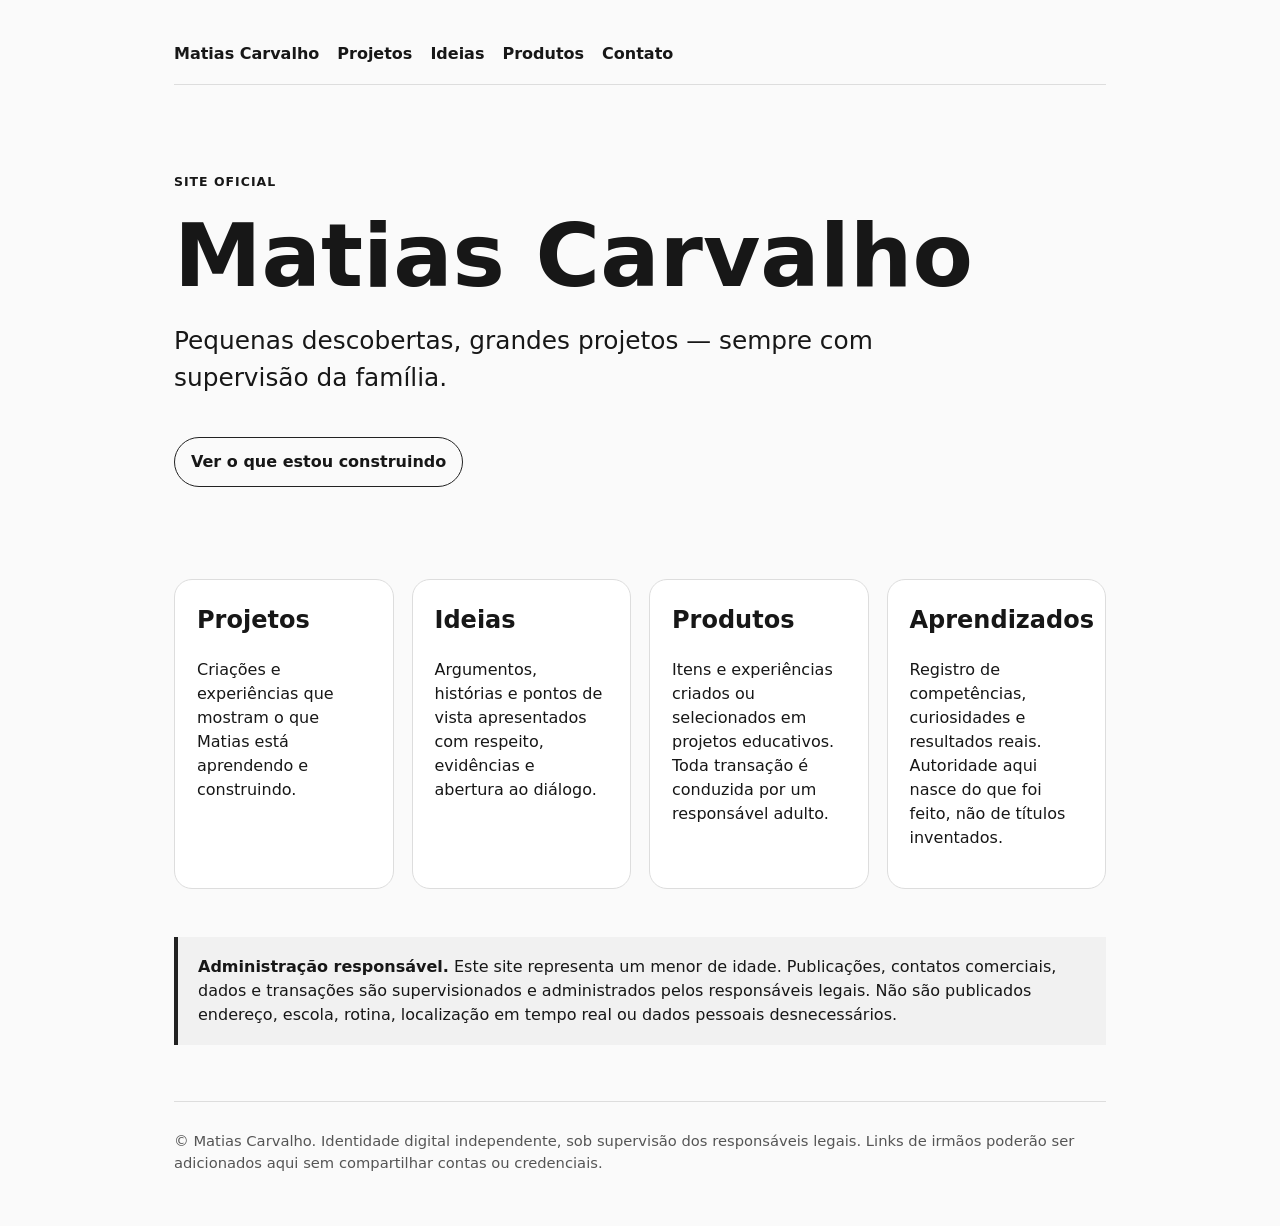
==== index.html @ 2831b6fc "chore: bootstrap digital identity foundation" ====
<!doctype html>
<html lang="pt-BR">
<head>
<meta charset="utf-8">
<meta name="viewport" content="width=device-width,initial-scale=1">
<meta name="description" content="Site oficial de Matias Carvalho: projetos, ideias, produtos e aprendizados, com administração dos responsáveis legais.">
<title>Matias Carvalho</title>
<link rel="stylesheet" href="assets/styles.css">
</head>
<body>
<div class="wrap">
<nav aria-label="Principal"><a href="#inicio">Matias Carvalho</a><a href="#projetos">Projetos</a><a href="#ideias">Ideias</a><a href="#produtos">Produtos</a><a href="#contato">Contato</a></nav>
<main id="inicio">
<section class="hero">
<div class="eyebrow">Site oficial</div>
<h1>Matias Carvalho</h1>
<p class="lead">Pequenas descobertas, grandes projetos — sempre com supervisão da família.</p>
<a class="button" href="#projetos">Ver o que estou construindo</a>
</section>
<section class="grid">
<article class="card" id="projetos"><h2>Projetos</h2><p>Criações e experiências que mostram o que Matias está aprendendo e construindo.</p></article>
<article class="card" id="ideias"><h2>Ideias</h2><p>Argumentos, histórias e pontos de vista apresentados com respeito, evidências e abertura ao diálogo.</p></article>
<article class="card" id="produtos"><h2>Produtos</h2><p>Itens e experiências criados ou selecionados em projetos educativos. Toda transação é conduzida por um responsável adulto.</p></article>
<article class="card"><h2>Aprendizados</h2><p>Registro de competências, curiosidades e resultados reais. Autoridade aqui nasce do que foi feito, não de títulos inventados.</p></article>
</section>
<section class="notice" id="contato"><strong>Administração responsável.</strong> Este site representa um menor de idade. Publicações, contatos comerciais, dados e transações são supervisionados e administrados pelos responsáveis legais. Não são publicados endereço, escola, rotina, localização em tempo real ou dados pessoais desnecessários.</section>
</main>
<footer>© Matias Carvalho. Identidade digital independente, sob supervisão dos responsáveis legais. Links de irmãos poderão ser adicionados aqui sem compartilhar contas ou credenciais.</footer>
</div>
</body>
</html>
---- assets/styles.css ----
:root{font-family:Inter,ui-sans-serif,system-ui,-apple-system,BlinkMacSystemFont,"Segoe UI",sans-serif;color:#171717;background:#fafafa;line-height:1.5}*{box-sizing:border-box}body{margin:0}.wrap{max-width:980px;margin:auto;padding:24px}.hero{padding:88px 0 56px}.eyebrow{font-weight:700;letter-spacing:.08em;text-transform:uppercase;font-size:.78rem}.hero h1{font-size:clamp(2.4rem,8vw,5.5rem);line-height:.95;margin:.25em 0}.lead{font-size:clamp(1.15rem,3vw,1.55rem);max-width:760px}.grid{display:grid;grid-template-columns:repeat(auto-fit,minmax(210px,1fr));gap:18px;margin:36px 0}.card{background:#fff;border:1px solid #ddd;border-radius:18px;padding:22px;min-height:180px}.card h2{margin-top:0}.notice{margin:48px 0 24px;padding:18px 20px;border-left:4px solid #222;background:#f1f1f1}footer{border-top:1px solid #ddd;margin-top:56px;padding:28px 0;font-size:.92rem;color:#555}a{color:inherit}nav{display:flex;gap:18px;flex-wrap:wrap;padding:18px 0;border-bottom:1px solid #ddd}nav a{text-decoration:none;font-weight:650}.button{display:inline-block;margin-top:16px;padding:12px 16px;border:1px solid #222;border-radius:999px;text-decoration:none;font-weight:700}@media(max-width:600px){.hero{padding-top:56px}}
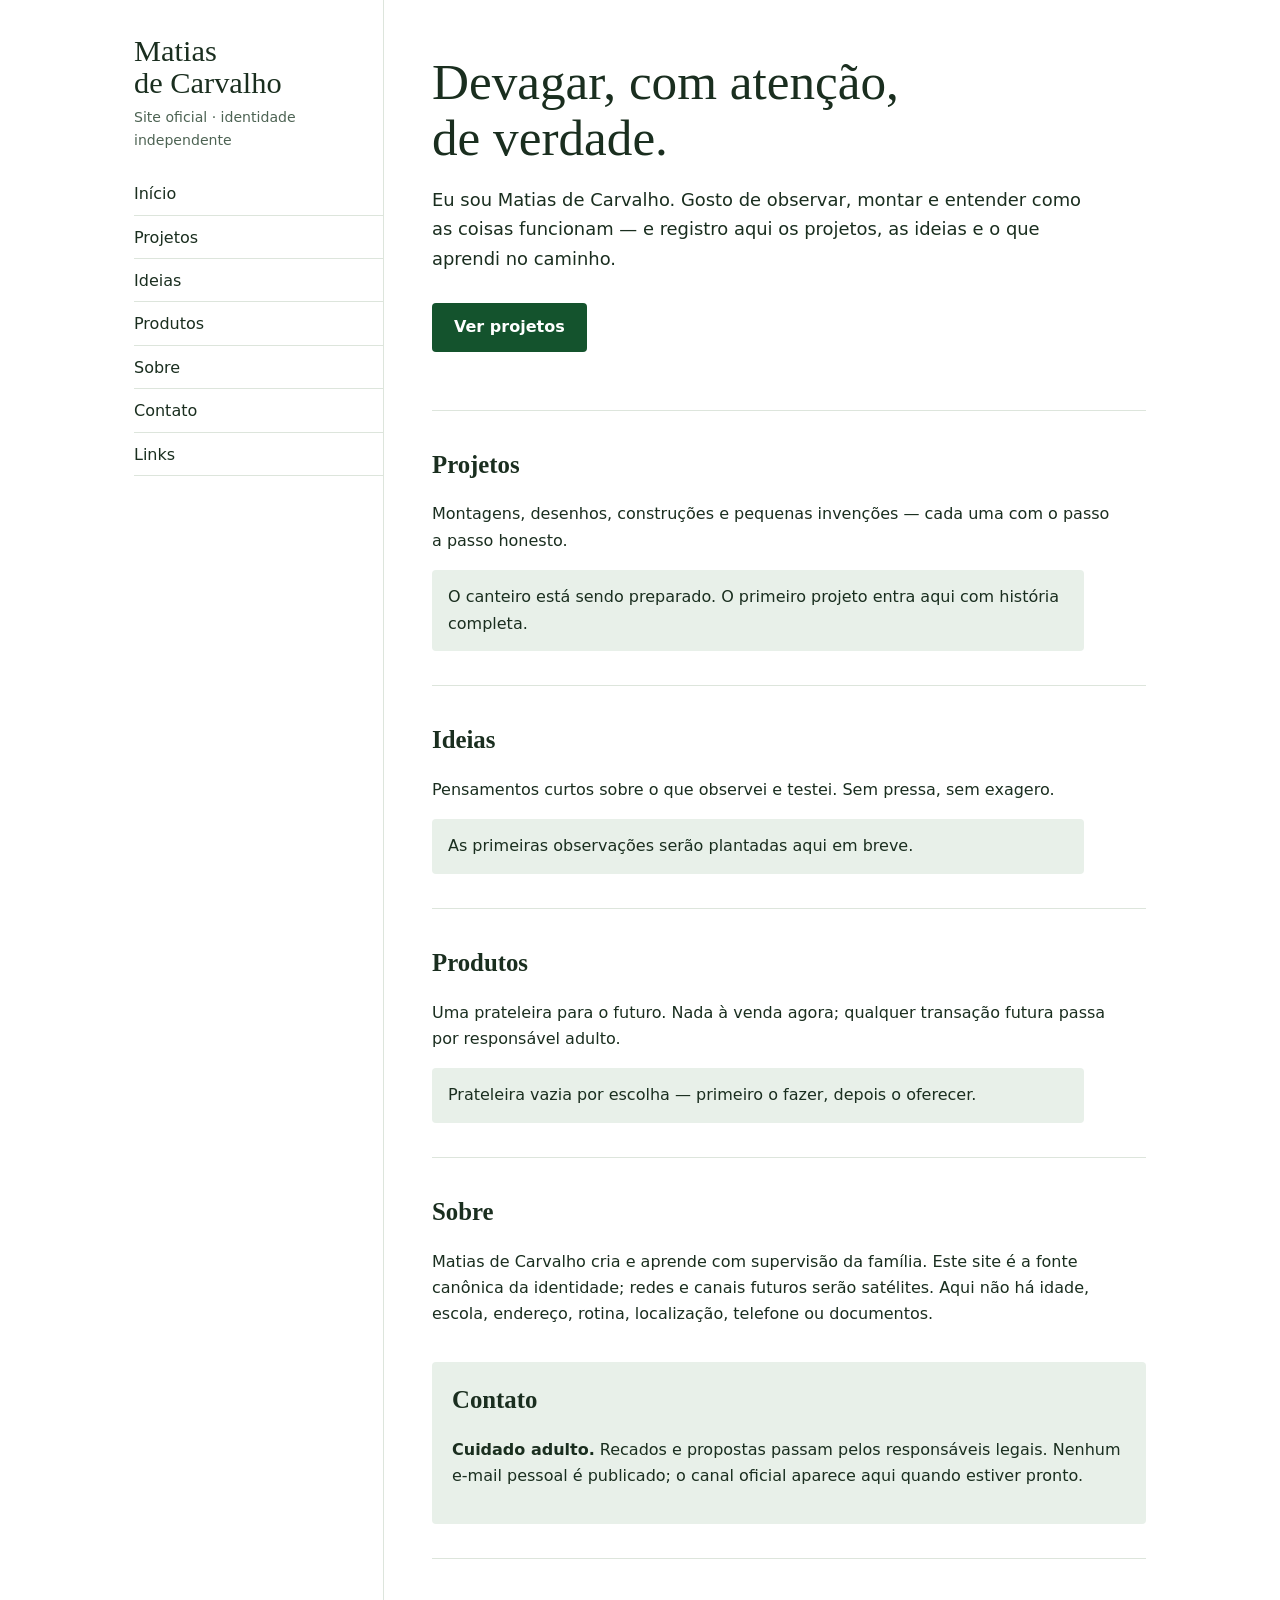
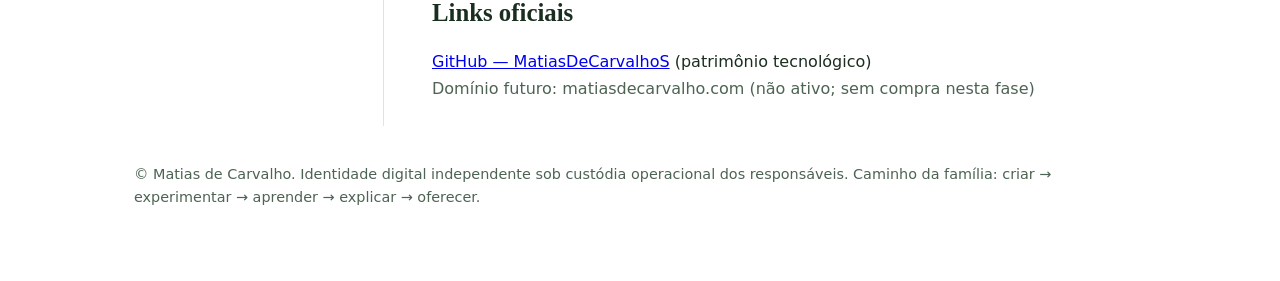
==== commit 91e4c9a0: "feat: establish independent digital identity" ====
--- a/index.html
+++ b/index.html
@@ -3,29 +3,76 @@
 <head>
 <meta charset="utf-8">
 <meta name="viewport" content="width=device-width,initial-scale=1">
-<meta name="description" content="Site oficial de Matias Carvalho: projetos, ideias, produtos e aprendizados, com administração dos responsáveis legais.">
-<title>Matias Carvalho</title>
+<title>Matias de Carvalho — Projetos, ideias e aprendizados</title>
+<meta name="description" content="Site oficial de Matias de Carvalho: projetos, ideias, produtos e aprendizados. Criar, experimentar, aprender, explicar e oferecer. Administração dos responsáveis legais.">
+<link rel="canonical" href="https://matiasdecarvalhos.github.io/">
+<meta property="og:type" content="website">
+<meta property="og:title" content="Matias de Carvalho">
+<meta property="og:description" content="Projetos, ideias e aprendizados de Matias de Carvalho. Site administrado pelos responsáveis legais.">
+<meta property="og:url" content="https://matiasdecarvalhos.github.io/">
+<meta name="theme-color" content="#14532d">
+<link rel="icon" type="image/svg+xml" href="assets/favicon.svg">
 <link rel="stylesheet" href="assets/styles.css">
 </head>
 <body>
-<div class="wrap">
-<nav aria-label="Principal"><a href="#inicio">Matias Carvalho</a><a href="#projetos">Projetos</a><a href="#ideias">Ideias</a><a href="#produtos">Produtos</a><a href="#contato">Contato</a></nav>
-<main id="inicio">
-<section class="hero">
-<div class="eyebrow">Site oficial</div>
-<h1>Matias Carvalho</h1>
-<p class="lead">Pequenas descobertas, grandes projetos — sempre com supervisão da família.</p>
-<a class="button" href="#projetos">Ver o que estou construindo</a>
+<a class="skip" href="#conteudo">Pular para o conteúdo</a>
+<div class="layout">
+<header class="side">
+<p class="brand">Matias<br>de Carvalho</p>
+<p class="sub">Site oficial · identidade independente</p>
+<nav aria-label="Principal">
+<a href="#inicio">Início</a>
+<a href="#projetos">Projetos</a>
+<a href="#ideias">Ideias</a>
+<a href="#produtos">Produtos</a>
+<a href="#sobre">Sobre</a>
+<a href="#contato">Contato</a>
+<a href="#links">Links</a>
+</nav>
+</header>
+<main id="conteudo">
+<section class="hero" id="inicio" aria-labelledby="t-inicio">
+<h1 id="t-inicio">Devagar, com atenção, de verdade.</h1>
+<p class="lead">Eu sou Matias de Carvalho. Gosto de observar, montar e entender como as coisas funcionam — e registro aqui os projetos, as ideias e o que aprendi no caminho.</p>
+<p><a class="button" href="#projetos">Ver projetos</a></p>
 </section>
-<section class="grid">
-<article class="card" id="projetos"><h2>Projetos</h2><p>Criações e experiências que mostram o que Matias está aprendendo e construindo.</p></article>
-<article class="card" id="ideias"><h2>Ideias</h2><p>Argumentos, histórias e pontos de vista apresentados com respeito, evidências e abertura ao diálogo.</p></article>
-<article class="card" id="produtos"><h2>Produtos</h2><p>Itens e experiências criados ou selecionados em projetos educativos. Toda transação é conduzida por um responsável adulto.</p></article>
-<article class="card"><h2>Aprendizados</h2><p>Registro de competências, curiosidades e resultados reais. Autoridade aqui nasce do que foi feito, não de títulos inventados.</p></article>
+<hr>
+<section id="projetos" aria-labelledby="t-projetos">
+<h2 id="t-projetos">Projetos</h2>
+<p>Montagens, desenhos, construções e pequenas invenções — cada uma com o passo a passo honesto.</p>
+<p class="empty">O canteiro está sendo preparado. O primeiro projeto entra aqui com história completa.</p>
 </section>
-<section class="notice" id="contato"><strong>Administração responsável.</strong> Este site representa um menor de idade. Publicações, contatos comerciais, dados e transações são supervisionados e administrados pelos responsáveis legais. Não são publicados endereço, escola, rotina, localização em tempo real ou dados pessoais desnecessários.</section>
+<hr>
+<section id="ideias" aria-labelledby="t-ideias">
+<h2 id="t-ideias">Ideias</h2>
+<p>Pensamentos curtos sobre o que observei e testei. Sem pressa, sem exagero.</p>
+<p class="empty">As primeiras observações serão plantadas aqui em breve.</p>
+</section>
+<hr>
+<section id="produtos" aria-labelledby="t-produtos">
+<h2 id="t-produtos">Produtos</h2>
+<p>Uma prateleira para o futuro. Nada à venda agora; qualquer transação futura passa por responsável adulto.</p>
+<p class="empty">Prateleira vazia por escolha — primeiro o fazer, depois o oferecer.</p>
+</section>
+<hr>
+<section id="sobre" aria-labelledby="t-sobre">
+<h2 id="t-sobre">Sobre</h2>
+<p>Matias de Carvalho cria e aprende com supervisão da família. Este site é a fonte canônica da identidade; redes e canais futuros serão satélites. Aqui não há idade, escola, endereço, rotina, localização, telefone ou documentos.</p>
+</section>
+<section class="notice" id="contato" aria-labelledby="t-contato">
+<h2 id="t-contato">Contato</h2>
+<p><strong>Cuidado adulto.</strong> Recados e propostas passam pelos responsáveis legais. Nenhum e-mail pessoal é publicado; o canal oficial aparece aqui quando estiver pronto.</p>
+</section>
+<hr>
+<section id="links" aria-labelledby="t-links">
+<h2 id="t-links">Links oficiais</h2>
+<p><a href="https://github.com/MatiasDeCarvalhoS" rel="me">GitHub — MatiasDeCarvalhoS</a> (patrimônio tecnológico)<br>
+<span class="muted">Domínio futuro: matiasdecarvalho.com (não ativo; sem compra nesta fase)</span></p>
+</section>
 </main>
-<footer>© Matias Carvalho. Identidade digital independente, sob supervisão dos responsáveis legais. Links de irmãos poderão ser adicionados aqui sem compartilhar contas ou credenciais.</footer>
 </div>
+<footer>
+<p>© Matias de Carvalho. Identidade digital independente sob custódia operacional dos responsáveis. Caminho da família: criar → experimentar → aprender → explicar → oferecer.</p>
+</footer>
 </body>
 </html>
--- a/assets/styles.css
+++ b/assets/styles.css
@@ -1,2 +1,34 @@
-
-:root{font-family:Inter,ui-sans-serif,system-ui,-apple-system,BlinkMacSystemFont,"Segoe UI",sans-serif;color:#171717;background:#fafafa;line-height:1.5}*{box-sizing:border-box}body{margin:0}.wrap{max-width:980px;margin:auto;padding:24px}.hero{padding:88px 0 56px}.eyebrow{font-weight:700;letter-spacing:.08em;text-transform:uppercase;font-size:.78rem}.hero h1{font-size:clamp(2.4rem,8vw,5.5rem);line-height:.95;margin:.25em 0}.lead{font-size:clamp(1.15rem,3vw,1.55rem);max-width:760px}.grid{display:grid;grid-template-columns:repeat(auto-fit,minmax(210px,1fr));gap:18px;margin:36px 0}.card{background:#fff;border:1px solid #ddd;border-radius:18px;padding:22px;min-height:180px}.card h2{margin-top:0}.notice{margin:48px 0 24px;padding:18px 20px;border-left:4px solid #222;background:#f1f1f1}footer{border-top:1px solid #ddd;margin-top:56px;padding:28px 0;font-size:.92rem;color:#555}a{color:inherit}nav{display:flex;gap:18px;flex-wrap:wrap;padding:18px 0;border-bottom:1px solid #ddd}nav a{text-decoration:none;font-weight:650}.button{display:inline-block;margin-top:16px;padding:12px 16px;border:1px solid #222;border-radius:999px;text-decoration:none;font-weight:700}@media(max-width:600px){.hero{padding-top:56px}}
+:root{
+--bg:#ffffff;--ink:#1a2e1f;--muted:#4d6353;--line:#dde5dc;
+--green:#14532d;--green-soft:#e8f0e9;
+--serif:"Palatino Linotype",Palatino,Georgia,serif;--sans:system-ui,-apple-system,"Segoe UI",sans-serif;
+--max:1060px;
+}
+*{box-sizing:border-box}
+html{scroll-behavior:smooth}
+body{margin:0;background:var(--bg);color:var(--ink);font-family:var(--sans);line-height:1.65}
+.skip{position:absolute;left:-9999px;top:0;background:var(--green);color:#fff;padding:10px 14px}
+.skip:focus{left:12px;top:12px}
+.layout{max-width:var(--max);margin:0 auto;padding:0 24px;display:grid;grid-template-columns:250px 1fr;gap:48px}
+.side{padding:36px 0;border-right:1px solid var(--line)}
+.brand{font-family:var(--serif);font-size:1.9rem;line-height:1.05;margin:0 0 6px}
+.sub{color:var(--muted);font-size:.88rem;margin:0 0 22px}
+.side nav{display:grid;gap:2px}
+.side nav a{color:var(--ink);text-decoration:none;padding:7px 0;border-bottom:1px solid var(--line)}
+.side nav a:hover{color:var(--green);border-bottom-color:var(--green)}
+a:focus-visible{outline:3px solid var(--green);outline-offset:2px}
+main{padding:36px 0 8px;min-width:0}
+h1{font-family:var(--serif);font-weight:500;font-size:clamp(2rem,4.6vw,3.2rem);line-height:1.1;margin:0 0 12px;max-width:20ch}
+h2{font-family:var(--serif);font-size:1.55rem;margin:0 0 8px}
+.hero{padding:18px 0 8px}
+.lead{font-size:1.12rem;max-width:58ch}
+hr{border:0;border-top:1px solid var(--line);margin:34px 0}
+.button{display:inline-block;margin-top:12px;padding:11px 22px;background:var(--green);color:#fff;text-decoration:none;font-weight:700;border-radius:4px}
+.button:hover{background:#0b3d20}
+.empty{background:var(--green-soft);border-radius:4px;padding:14px 16px;max-width:64ch}
+.muted{color:var(--muted)}
+.notice{margin-top:34px;background:var(--green-soft);padding:18px 20px;border-radius:4px}
+section p{max-width:68ch}
+footer{max-width:var(--max);margin:0 auto;padding:22px 24px 56px;color:var(--muted);font-size:.9rem}
+@media(max-width:760px){.layout{grid-template-columns:1fr;gap:0}.side{border-right:0;border-bottom:1px solid var(--line)}}
+@media(prefers-reduced-motion:reduce){html{scroll-behavior:auto}}
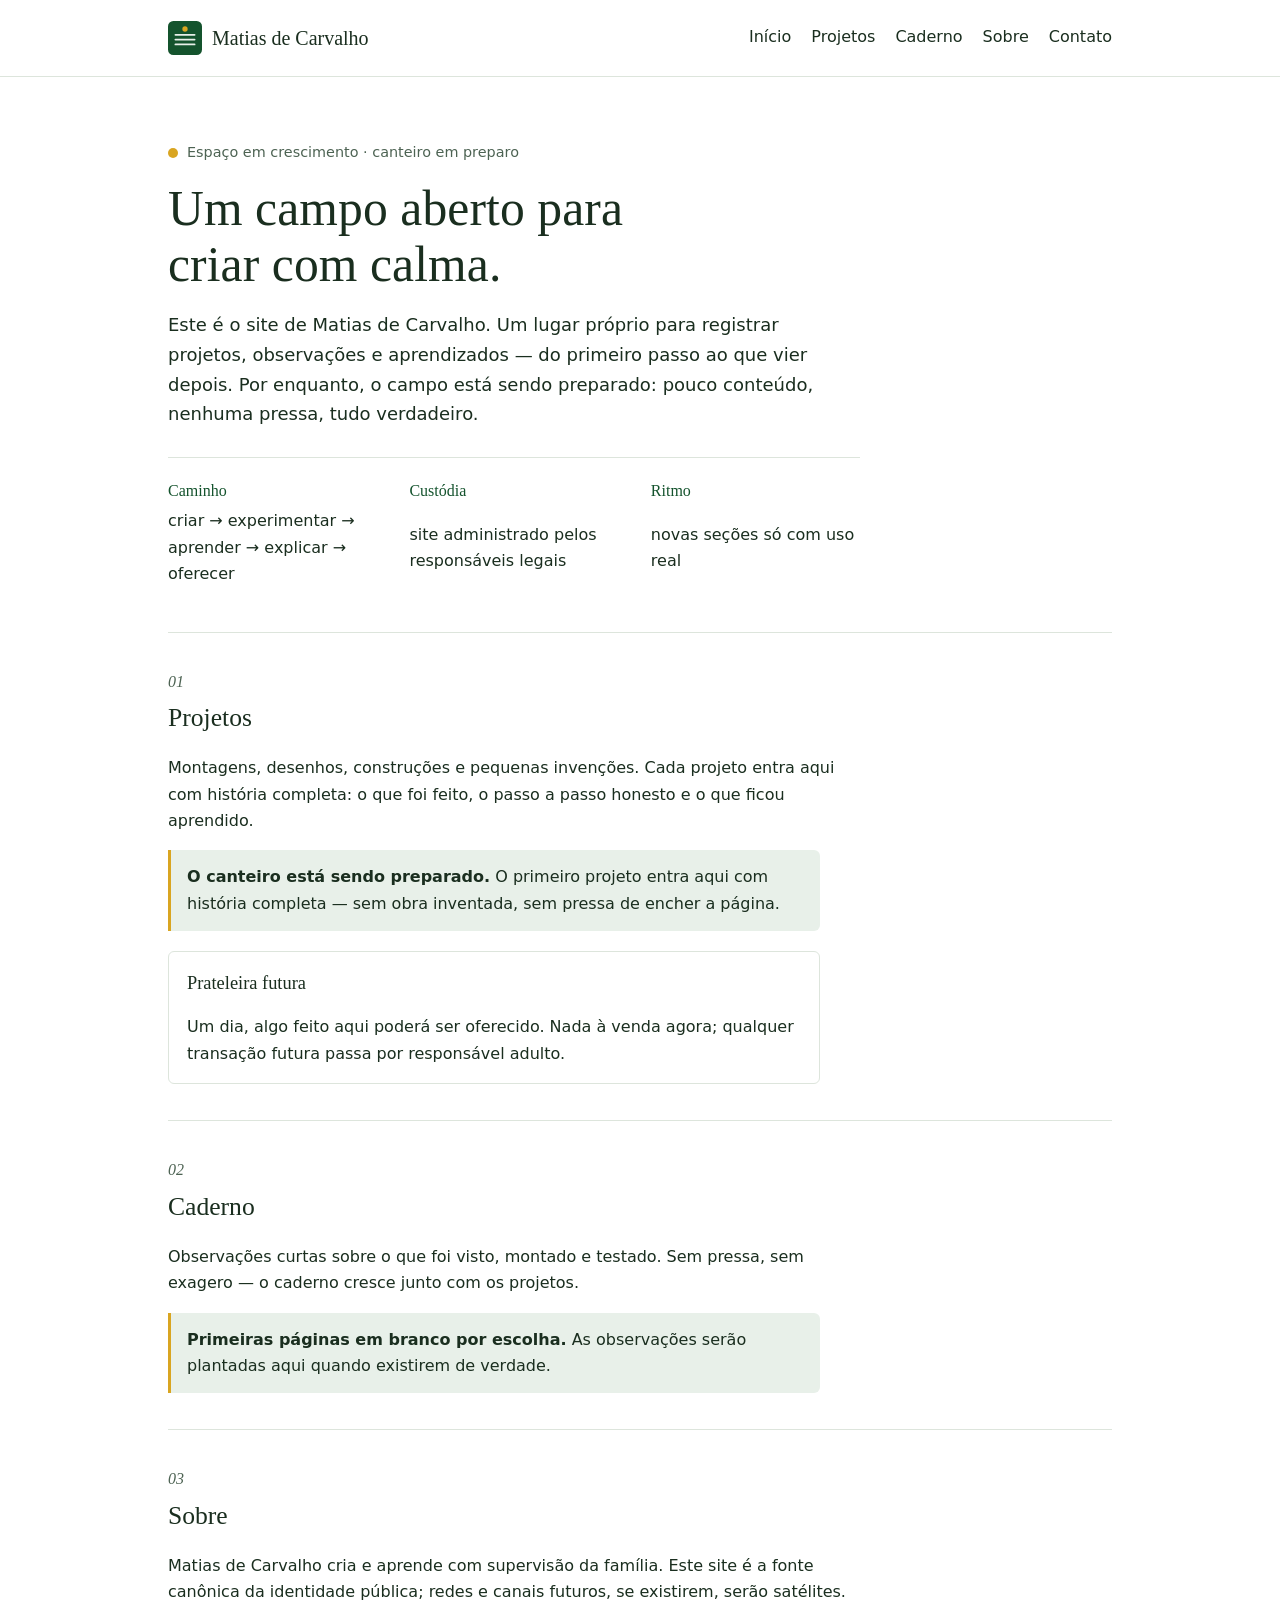
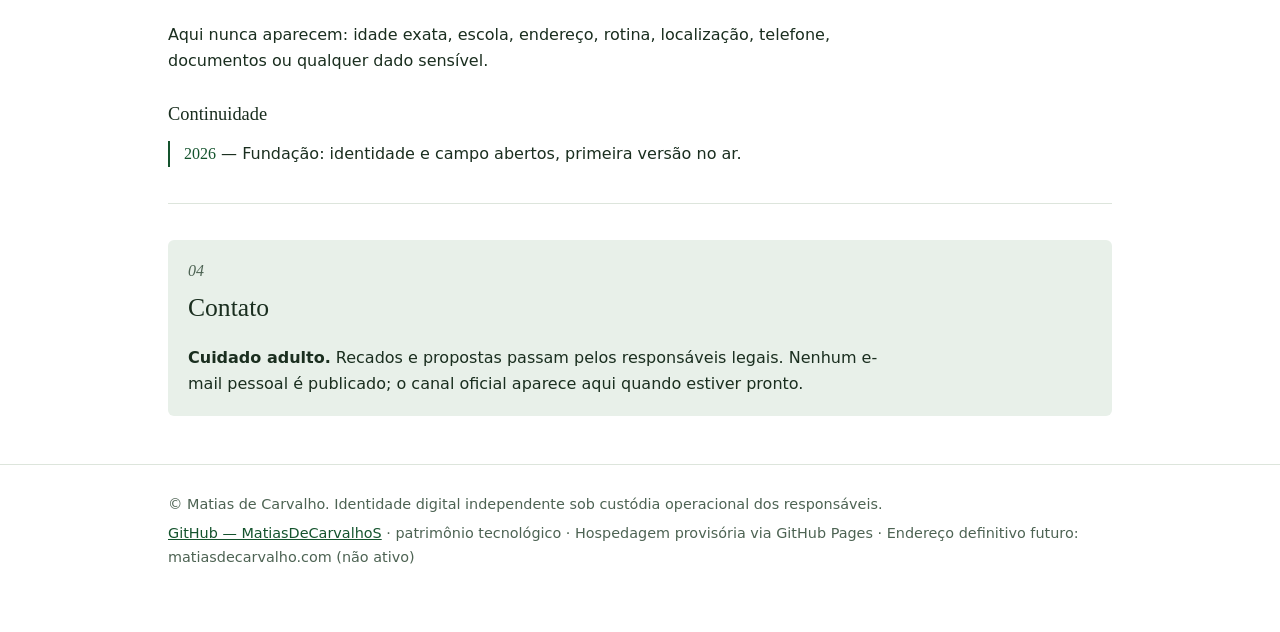
==== commit edfa7853: "feat: site personalizado 'campo aberto' (IA enxuta, selo proprio, zero JS)" ====
--- a/index.html
+++ b/index.html
@@ -3,12 +3,12 @@
 <head>
 <meta charset="utf-8">
 <meta name="viewport" content="width=device-width,initial-scale=1">
-<title>Matias de Carvalho — Projetos, ideias e aprendizados</title>
-<meta name="description" content="Site oficial de Matias de Carvalho: projetos, ideias, produtos e aprendizados. Criar, experimentar, aprender, explicar e oferecer. Administração dos responsáveis legais.">
+<title>Matias de Carvalho — um campo aberto para criar com calma</title>
+<meta name="description" content="Site de Matias de Carvalho: projetos, caderno e aprendizados em crescimento. Criar, experimentar, aprender, explicar e oferecer. Administração dos responsáveis legais.">
 <link rel="canonical" href="https://matiasdecarvalhos.github.io/">
 <meta property="og:type" content="website">
 <meta property="og:title" content="Matias de Carvalho">
-<meta property="og:description" content="Projetos, ideias e aprendizados de Matias de Carvalho. Site administrado pelos responsáveis legais.">
+<meta property="og:description" content="Projetos, caderno e aprendizados em crescimento. Site administrado pelos responsáveis legais.">
 <meta property="og:url" content="https://matiasdecarvalhos.github.io/">
 <meta name="theme-color" content="#14532d">
 <link rel="icon" type="image/svg+xml" href="assets/favicon.svg">
@@ -16,63 +16,88 @@
 </head>
 <body>
 <a class="skip" href="#conteudo">Pular para o conteúdo</a>
-<div class="layout">
-<header class="side">
-<p class="brand">Matias<br>de Carvalho</p>
-<p class="sub">Site oficial · identidade independente</p>
+
+<header class="topo">
+<div class="topo-inner">
+<a class="marca" href="#inicio" aria-label="Matias de Carvalho — início">
+<svg class="marca-selo" width="34" height="34" viewBox="0 0 64 64" aria-hidden="true"><rect width="64" height="64" rx="10" fill="#14532d"/><g stroke="#e8f0e9" stroke-width="3.5" stroke-linecap="round"><line x1="14" y1="26" x2="50" y2="26"/><line x1="14" y1="35" x2="50" y2="35"/><line x1="14" y1="44" x2="50" y2="44"/></g><circle cx="32" cy="15" r="5" fill="#d9a521"/></svg>
+<span class="marca-nome">Matias de Carvalho</span>
+</a>
 <nav aria-label="Principal">
 <a href="#inicio">Início</a>
 <a href="#projetos">Projetos</a>
-<a href="#ideias">Ideias</a>
-<a href="#produtos">Produtos</a>
+<a href="#caderno">Caderno</a>
 <a href="#sobre">Sobre</a>
 <a href="#contato">Contato</a>
-<a href="#links">Links</a>
 </nav>
+</div>
 </header>
+
 <main id="conteudo">
+
 <section class="hero" id="inicio" aria-labelledby="t-inicio">
-<h1 id="t-inicio">Devagar, com atenção, de verdade.</h1>
-<p class="lead">Eu sou Matias de Carvalho. Gosto de observar, montar e entender como as coisas funcionam — e registro aqui os projetos, as ideias e o que aprendi no caminho.</p>
-<p><a class="button" href="#projetos">Ver projetos</a></p>
+<p class="hero-estado"><span class="semente" aria-hidden="true"></span>Espaço em crescimento · canteiro em preparo</p>
+<h1 id="t-inicio">Um campo aberto para criar com calma.</h1>
+<p class="lead">Este é o site de Matias de Carvalho. Um lugar próprio para registrar projetos, observações e aprendizados — do primeiro passo ao que vier depois. Por enquanto, o campo está sendo preparado: pouco conteúdo, nenhuma pressa, tudo verdadeiro.</p>
+<dl class="hero-fatos">
+<div><dt>Caminho</dt><dd>criar → experimentar → aprender → explicar → oferecer</dd></div>
+<div><dt>Custódia</dt><dd>site administrado pelos responsáveis legais</dd></div>
+<div><dt>Ritmo</dt><dd>novas seções só com uso real</dd></div>
+</dl>
 </section>
+
 <hr>
+
 <section id="projetos" aria-labelledby="t-projetos">
+<p class="sec-num" aria-hidden="true">01</p>
 <h2 id="t-projetos">Projetos</h2>
-<p>Montagens, desenhos, construções e pequenas invenções — cada uma com o passo a passo honesto.</p>
-<p class="empty">O canteiro está sendo preparado. O primeiro projeto entra aqui com história completa.</p>
+<p>Montagens, desenhos, construções e pequenas invenções. Cada projeto entra aqui com história completa: o que foi feito, o passo a passo honesto e o que ficou aprendido.</p>
+<p class="vazio"><strong>O canteiro está sendo preparado.</strong> O primeiro projeto entra aqui com história completa — sem obra inventada, sem pressa de encher a página.</p>
+<aside class="nota" aria-label="Prateleira futura">
+<h3>Prateleira futura</h3>
+<p>Um dia, algo feito aqui poderá ser oferecido. Nada à venda agora; qualquer transação futura passa por responsável adulto.</p>
+</aside>
 </section>
+
 <hr>
-<section id="ideias" aria-labelledby="t-ideias">
-<h2 id="t-ideias">Ideias</h2>
-<p>Pensamentos curtos sobre o que observei e testei. Sem pressa, sem exagero.</p>
-<p class="empty">As primeiras observações serão plantadas aqui em breve.</p>
+
+<section id="caderno" aria-labelledby="t-caderno">
+<p class="sec-num" aria-hidden="true">02</p>
+<h2 id="t-caderno">Caderno</h2>
+<p>Observações curtas sobre o que foi visto, montado e testado. Sem pressa, sem exagero — o caderno cresce junto com os projetos.</p>
+<p class="vazio"><strong>Primeiras páginas em branco por escolha.</strong> As observações serão plantadas aqui quando existirem de verdade.</p>
 </section>
+
 <hr>
-<section id="produtos" aria-labelledby="t-produtos">
-<h2 id="t-produtos">Produtos</h2>
-<p>Uma prateleira para o futuro. Nada à venda agora; qualquer transação futura passa por responsável adulto.</p>
-<p class="empty">Prateleira vazia por escolha — primeiro o fazer, depois o oferecer.</p>
+
+<section id="sobre" aria-labelledby="t-sobre">
+<p class="sec-num" aria-hidden="true">03</p>
+<h2 id="t-sobre">Sobre</h2>
+<p>Matias de Carvalho cria e aprende com supervisão da família. Este site é a fonte canônica da identidade pública; redes e canais futuros, se existirem, serão satélites.</p>
+<p>Aqui nunca aparecem: idade exata, escola, endereço, rotina, localização, telefone, documentos ou qualquer dado sensível.</p>
+<h3>Continuidade</h3>
+<ol class="linha">
+<li><time datetime="2026">2026</time> — Fundação: identidade e campo abertos, primeira versão no ar.</li>
+</ol>
 </section>
+
 <hr>
-<section id="sobre" aria-labelledby="t-sobre">
-<h2 id="t-sobre">Sobre</h2>
-<p>Matias de Carvalho cria e aprende com supervisão da família. Este site é a fonte canônica da identidade; redes e canais futuros serão satélites. Aqui não há idade, escola, endereço, rotina, localização, telefone ou documentos.</p>
-</section>
-<section class="notice" id="contato" aria-labelledby="t-contato">
+
+<section class="aviso" id="contato" aria-labelledby="t-contato">
+<p class="sec-num" aria-hidden="true">04</p>
 <h2 id="t-contato">Contato</h2>
 <p><strong>Cuidado adulto.</strong> Recados e propostas passam pelos responsáveis legais. Nenhum e-mail pessoal é publicado; o canal oficial aparece aqui quando estiver pronto.</p>
 </section>
-<hr>
-<section id="links" aria-labelledby="t-links">
-<h2 id="t-links">Links oficiais</h2>
-<p><a href="https://github.com/MatiasDeCarvalhoS" rel="me">GitHub — MatiasDeCarvalhoS</a> (patrimônio tecnológico)<br>
-<span class="muted">Domínio futuro: matiasdecarvalho.com (não ativo; sem compra nesta fase)</span></p>
-</section>
+
 </main>
+
+<footer>
+<div class="rodape-inner">
+<p>© Matias de Carvalho. Identidade digital independente sob custódia operacional dos responsáveis.</p>
+<p class="miudo"><a href="https://github.com/MatiasDeCarvalhoS" rel="me">GitHub — MatiasDeCarvalhoS</a> · patrimônio tecnológico ·
+Hospedagem provisória via GitHub Pages ·
+Endereço definitivo futuro: matiasdecarvalho.com (não ativo)</p>
 </div>
-<footer>
-<p>© Matias de Carvalho. Identidade digital independente sob custódia operacional dos responsáveis. Caminho da família: criar → experimentar → aprender → explicar → oferecer.</p>
 </footer>
 </body>
 </html>
--- a/assets/styles.css
+++ b/assets/styles.css
@@ -1,34 +1,111 @@
+/* Matias de Carvalho — linguagem "campo aberto".
+   Tokens simples, sem framework. Branco como base, verde profundo,
+   palha como acento contido, divisórias finas. */
+
 :root{
---bg:#ffffff;--ink:#1a2e1f;--muted:#4d6353;--line:#dde5dc;
---green:#14532d;--green-soft:#e8f0e9;
---serif:"Palatino Linotype",Palatino,Georgia,serif;--sans:system-ui,-apple-system,"Segoe UI",sans-serif;
---max:1060px;
+  --papel:#ffffff;
+  --tinta:#1a2e1f;
+  --suave:#4d6353;
+  --linha:#dde5dc;
+  --verde:#14532d;
+  --verde-fundo:#e8f0e9;
+  --palha:#d9a521;
+  --serif:"Palatino Linotype",Palatino,Georgia,"Times New Roman",serif;
+  --sans:system-ui,-apple-system,"Segoe UI",sans-serif;
+  --largura:62rem;
+  --raio:.375rem;
 }
+
 *{box-sizing:border-box}
 html{scroll-behavior:smooth}
-body{margin:0;background:var(--bg);color:var(--ink);font-family:var(--sans);line-height:1.65}
-.skip{position:absolute;left:-9999px;top:0;background:var(--green);color:#fff;padding:10px 14px}
-.skip:focus{left:12px;top:12px}
-.layout{max-width:var(--max);margin:0 auto;padding:0 24px;display:grid;grid-template-columns:250px 1fr;gap:48px}
-.side{padding:36px 0;border-right:1px solid var(--line)}
-.brand{font-family:var(--serif);font-size:1.9rem;line-height:1.05;margin:0 0 6px}
-.sub{color:var(--muted);font-size:.88rem;margin:0 0 22px}
-.side nav{display:grid;gap:2px}
-.side nav a{color:var(--ink);text-decoration:none;padding:7px 0;border-bottom:1px solid var(--line)}
-.side nav a:hover{color:var(--green);border-bottom-color:var(--green)}
-a:focus-visible{outline:3px solid var(--green);outline-offset:2px}
-main{padding:36px 0 8px;min-width:0}
-h1{font-family:var(--serif);font-weight:500;font-size:clamp(2rem,4.6vw,3.2rem);line-height:1.1;margin:0 0 12px;max-width:20ch}
-h2{font-family:var(--serif);font-size:1.55rem;margin:0 0 8px}
-.hero{padding:18px 0 8px}
-.lead{font-size:1.12rem;max-width:58ch}
-hr{border:0;border-top:1px solid var(--line);margin:34px 0}
-.button{display:inline-block;margin-top:12px;padding:11px 22px;background:var(--green);color:#fff;text-decoration:none;font-weight:700;border-radius:4px}
-.button:hover{background:#0b3d20}
-.empty{background:var(--green-soft);border-radius:4px;padding:14px 16px;max-width:64ch}
-.muted{color:var(--muted)}
-.notice{margin-top:34px;background:var(--green-soft);padding:18px 20px;border-radius:4px}
-section p{max-width:68ch}
-footer{max-width:var(--max);margin:0 auto;padding:22px 24px 56px;color:var(--muted);font-size:.9rem}
-@media(max-width:760px){.layout{grid-template-columns:1fr;gap:0}.side{border-right:0;border-bottom:1px solid var(--line)}}
+body{
+  margin:0;background:var(--papel);color:var(--tinta);
+  font-family:var(--sans);line-height:1.65;
+  font-size:1rem;
+}
+
+/* Acessibilidade: pular para o conteúdo + foco visível */
+.skip{position:absolute;left:-9999px;top:0;background:var(--verde);color:#fff;padding:.625rem .875rem;z-index:10}
+.skip:focus{left:.75rem;top:.75rem}
+a:focus-visible{outline:3px solid var(--verde);outline-offset:2px;border-radius:2px}
+
+/* Topo: selo + nome + navegação em linha */
+.topo{border-bottom:1px solid var(--linha)}
+.topo-inner{
+  max-width:var(--largura);margin:0 auto;padding:1rem 1.5rem;
+  display:flex;flex-wrap:wrap;align-items:center;gap:.75rem 2rem;
+}
+.marca{display:flex;align-items:center;gap:.625rem;text-decoration:none;color:var(--tinta);margin-right:auto}
+.marca-selo{flex:none}
+.marca-nome{font-family:var(--serif);font-size:1.25rem;line-height:1.2}
+.topo nav{display:flex;flex-wrap:wrap;gap:.25rem 1.25rem}
+.topo nav a{color:var(--tinta);text-decoration:none;padding:.5rem 0;border-bottom:2px solid transparent}
+.topo nav a:hover{color:var(--verde);border-bottom-color:var(--verde)}
+
+/* Coluna de leitura */
+main{max-width:var(--largura);margin:0 auto;padding:2.5rem 1.5rem .5rem;min-width:0}
+section{scroll-margin-top:1rem}
+section p,section dl,section ol{max-width:68ch}
+
+/* Abertura */
+.hero{padding:1.5rem 0 .5rem}
+.hero-estado{
+  display:flex;align-items:center;gap:.5625rem;
+  color:var(--suave);font-size:.9rem;margin:0 0 1rem;
+}
+.semente{width:.625rem;height:.625rem;border-radius:50%;background:var(--palha);flex:none}
+h1{
+  font-family:var(--serif);font-weight:500;
+  font-size:clamp(2rem,4.6vw,3.1rem);line-height:1.12;
+  margin:0 0 .875rem;max-width:20ch;letter-spacing:.002em;
+}
+.lead{font-size:1.125rem;max-width:58ch}
+.hero-fatos{display:grid;gap:.5rem 2rem;margin:1.75rem 0 0;padding:1.25rem 0 0;border-top:1px solid var(--linha)}
+.hero-fatos div{display:grid;grid-template-columns:7.5rem 1fr;gap:.25rem 1rem}
+.hero-fatos dt{font-family:var(--serif);color:var(--verde);margin:0}
+.hero-fatos dd{margin:0}
+
+/* Seções numeradas: número serifado contido, sem kicker em caixa alta */
+.sec-num{font-family:var(--serif);font-style:italic;color:var(--suave);font-size:1rem;margin:0}
+h2{font-family:var(--serif);font-weight:500;font-size:1.6rem;margin:.125rem 0 .625rem}
+h3{font-family:var(--serif);font-weight:500;font-size:1.15rem;margin:1.5rem 0 .375rem}
+
+hr{border:0;border-top:1px solid var(--linha);margin:2.25rem 0}
+
+/* Estado vazio honesto: faixa verde-suave com marcador palha */
+.vazio{background:var(--verde-fundo);border-left:3px solid var(--palha);border-radius:0 var(--raio) var(--raio) 0;padding:.875rem 1rem;max-width:64ch}
+.nota{border:1px solid var(--linha);border-radius:var(--raio);padding:1rem 1.125rem;margin-top:1.25rem;max-width:64ch}
+.nota h3{margin-top:0}
+.nota p{margin-bottom:0}
+
+/* Linha de continuidade */
+.linha{list-style:none;margin:.75rem 0 0;padding:0;display:grid;gap:.625rem}
+.linha li{border-left:2px solid var(--verde);padding-left:.875rem}
+.linha time{font-family:var(--serif);color:var(--verde)}
+
+/* Contato em destaque suave */
+.aviso{background:var(--verde-fundo);border-radius:var(--raio);padding:1.125rem 1.25rem;margin-top:2.25rem}
+.aviso p:last-child{margin-bottom:0}
+
+/* Rodapé */
+footer{border-top:1px solid var(--linha);margin-top:2.5rem}
+.rodape-inner{max-width:var(--largura);margin:0 auto;padding:1.375rem 1.5rem 3.5rem;color:var(--suave);font-size:.9rem}
+.rodape-inner p{margin:.375rem 0}
+.rodape-inner a{color:var(--verde)}
+
+/* Telas médias: fatos do hero em uma linha de definição mais larga */
+@media(min-width:48rem){
+  .hero-fatos{grid-template-columns:repeat(3,1fr)}
+  .hero-fatos div{grid-template-columns:1fr}
+}
+
+/* Telas pequenas: topo empilha, toque confortável */
+@media(max-width:30rem){
+  .topo-inner{padding:.875rem 1rem}
+  main{padding:1.75rem 1rem .5rem}
+  .topo nav a{padding:.625rem 0}
+  .hero-fatos div{grid-template-columns:1fr}
+  h1{font-size:2rem}
+}
+
 @media(prefers-reduced-motion:reduce){html{scroll-behavior:auto}}
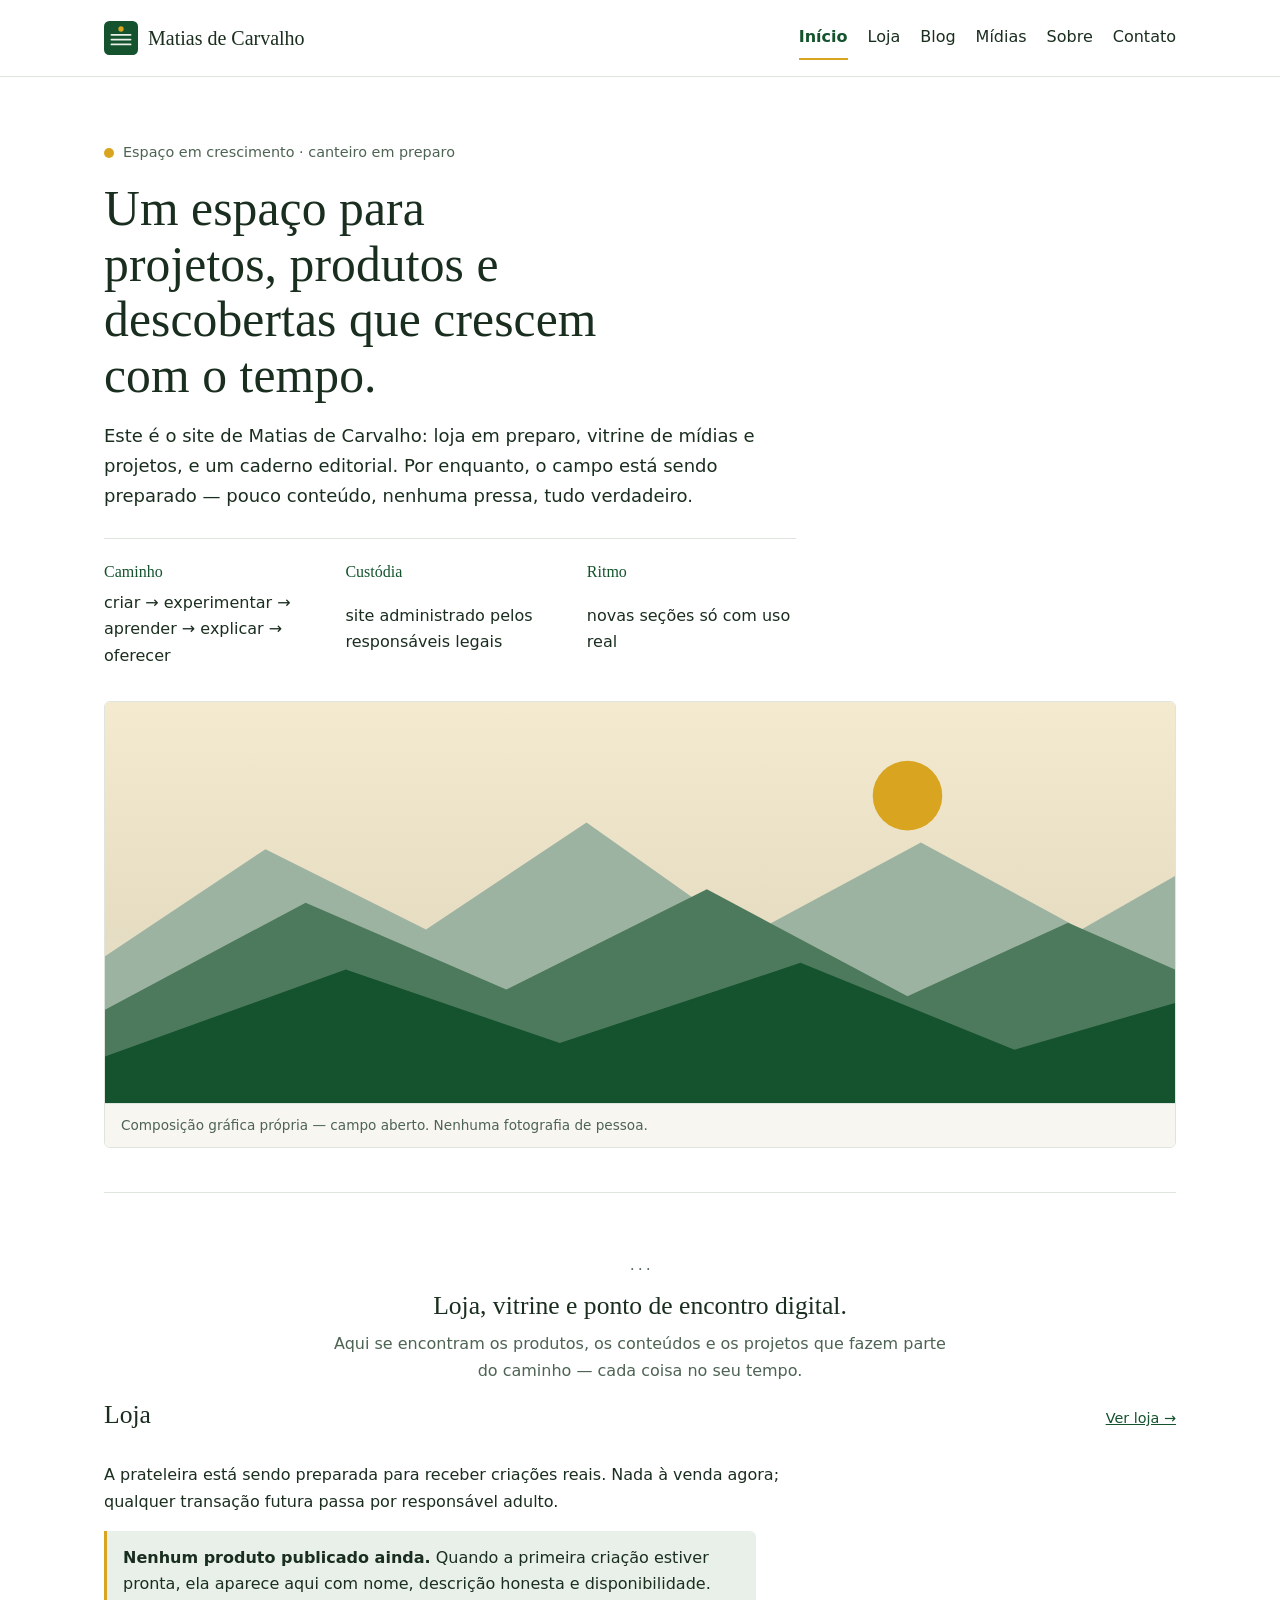
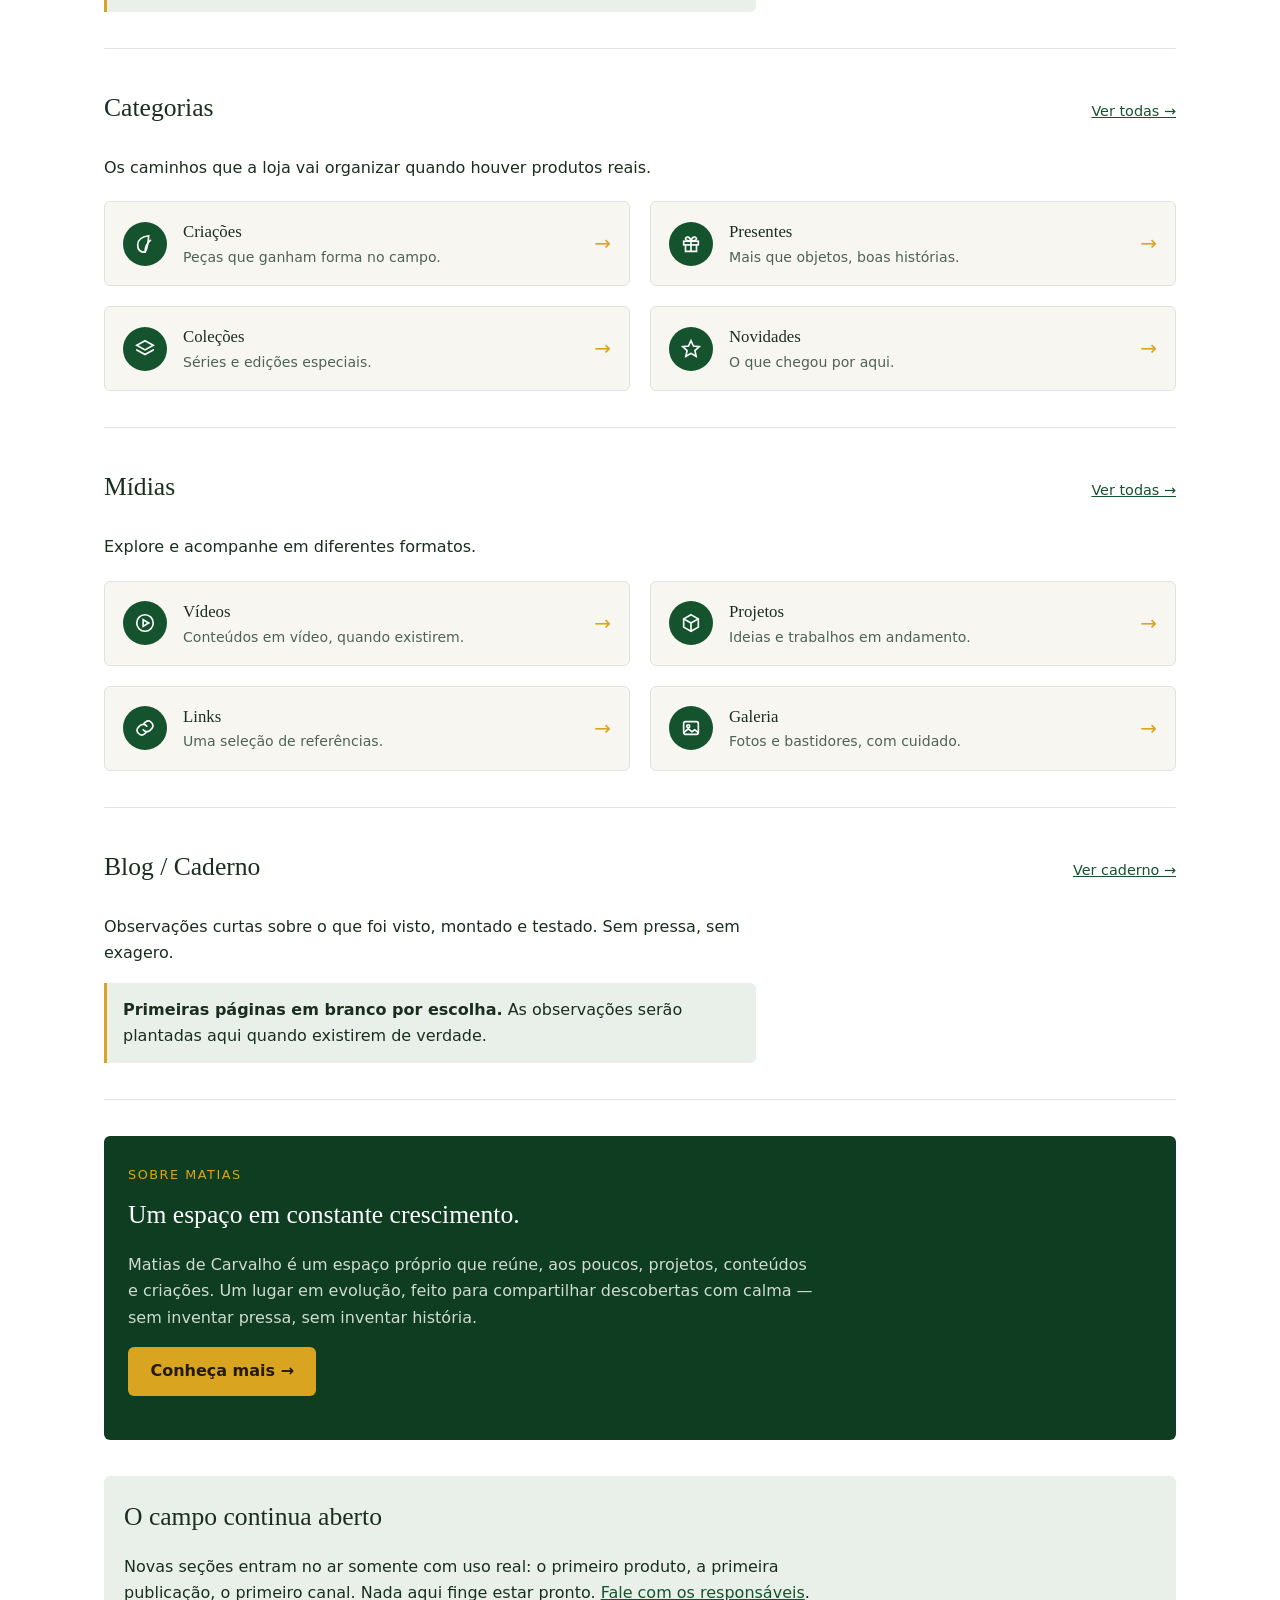
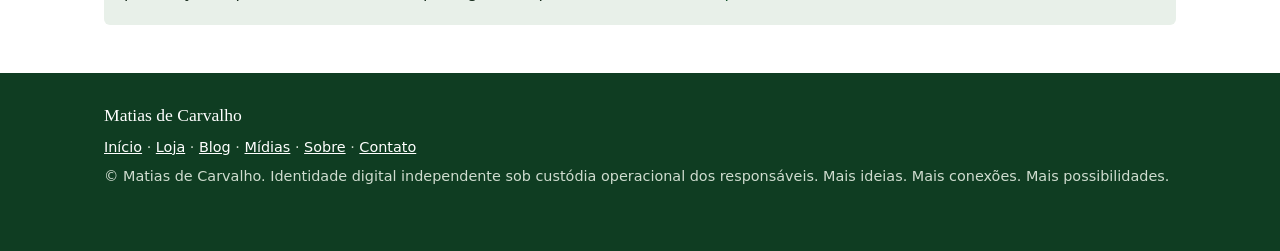
==== commit e1ff3f6b: "feat: site v2 multipagina (Home hub + Loja/Blog/Midias/Sobre/Contato) a partir da prancha de referen" ====
--- a/index.html
+++ b/index.html
@@ -3,13 +3,11 @@
 <head>
 <meta charset="utf-8">
 <meta name="viewport" content="width=device-width,initial-scale=1">
-<title>Matias de Carvalho — um campo aberto para criar com calma</title>
-<meta name="description" content="Site de Matias de Carvalho: projetos, caderno e aprendizados em crescimento. Criar, experimentar, aprender, explicar e oferecer. Administração dos responsáveis legais.">
-<link rel="canonical" href="https://matiasdecarvalhos.github.io/">
+<title>Matias de Carvalho — um espaço para projetos, produtos e descobertas</title>
+<meta name="description" content="Site de Matias de Carvalho: loja em preparo, mídias, caderno e aprendizados que crescem com o tempo. Administração dos responsáveis legais.">
 <meta property="og:type" content="website">
 <meta property="og:title" content="Matias de Carvalho">
-<meta property="og:description" content="Projetos, caderno e aprendizados em crescimento. Site administrado pelos responsáveis legais.">
-<meta property="og:url" content="https://matiasdecarvalhos.github.io/">
+<meta property="og:description" content="Um espaço para projetos, produtos e descobertas que crescem com o tempo.">
 <meta name="theme-color" content="#14532d">
 <link rel="icon" type="image/svg+xml" href="assets/favicon.svg">
 <link rel="stylesheet" href="assets/styles.css">
@@ -19,84 +17,162 @@
 
 <header class="topo">
 <div class="topo-inner">
-<a class="marca" href="#inicio" aria-label="Matias de Carvalho — início">
+<a class="marca" href="./" aria-label="Matias de Carvalho — início">
 <svg class="marca-selo" width="34" height="34" viewBox="0 0 64 64" aria-hidden="true"><rect width="64" height="64" rx="10" fill="#14532d"/><g stroke="#e8f0e9" stroke-width="3.5" stroke-linecap="round"><line x1="14" y1="26" x2="50" y2="26"/><line x1="14" y1="35" x2="50" y2="35"/><line x1="14" y1="44" x2="50" y2="44"/></g><circle cx="32" cy="15" r="5" fill="#d9a521"/></svg>
 <span class="marca-nome">Matias de Carvalho</span>
 </a>
 <nav aria-label="Principal">
-<a href="#inicio">Início</a>
-<a href="#projetos">Projetos</a>
-<a href="#caderno">Caderno</a>
-<a href="#sobre">Sobre</a>
-<a href="#contato">Contato</a>
+<a href="./" aria-current="page">Início</a>
+<a href="loja/">Loja</a>
+<a href="blog/">Blog</a>
+<a href="midias/">Mídias</a>
+<a href="sobre/">Sobre</a>
+<a href="contato/">Contato</a>
 </nav>
 </div>
 </header>
 
 <main id="conteudo">
 
-<section class="hero" id="inicio" aria-labelledby="t-inicio">
+<section class="hero" aria-labelledby="t-inicio">
 <p class="hero-estado"><span class="semente" aria-hidden="true"></span>Espaço em crescimento · canteiro em preparo</p>
-<h1 id="t-inicio">Um campo aberto para criar com calma.</h1>
-<p class="lead">Este é o site de Matias de Carvalho. Um lugar próprio para registrar projetos, observações e aprendizados — do primeiro passo ao que vier depois. Por enquanto, o campo está sendo preparado: pouco conteúdo, nenhuma pressa, tudo verdadeiro.</p>
+<h1 id="t-inicio">Um espaço para projetos, produtos e descobertas que crescem com o tempo.</h1>
+<p class="lead">Este é o site de Matias de Carvalho: loja em preparo, vitrine de mídias e projetos, e um caderno editorial. Por enquanto, o campo está sendo preparado — pouco conteúdo, nenhuma pressa, tudo verdadeiro.</p>
 <dl class="hero-fatos">
 <div><dt>Caminho</dt><dd>criar → experimentar → aprender → explicar → oferecer</dd></div>
 <div><dt>Custódia</dt><dd>site administrado pelos responsáveis legais</dd></div>
 <div><dt>Ritmo</dt><dd>novas seções só com uso real</dd></div>
 </dl>
+<figure class="panorama">
+<svg viewBox="0 0 800 300" role="img" aria-label="Composição abstrata de montanhas em camadas verdes sob um sol dourado">
+<defs>
+<linearGradient id="ceu" x1="0" y1="0" x2="0" y2="1">
+<stop offset="0" stop-color="#f3ead0"/><stop offset=".55" stop-color="#e6ddc2"/><stop offset="1" stop-color="#dfe4d5"/>
+</linearGradient>
+</defs>
+<rect width="800" height="300" fill="url(#ceu)"/>
+<circle cx="600" cy="70" r="26" fill="#d9a521"/>
+<path d="M0 190 L120 110 L240 170 L360 90 L480 175 L610 105 L730 170 L800 130 L800 300 L0 300 Z" fill="#9db3a1"/>
+<path d="M0 230 L150 150 L300 215 L450 140 L600 220 L720 165 L800 200 L800 300 L0 300 Z" fill="#4d7a5c"/>
+<path d="M0 265 L180 200 L340 255 L520 195 L680 260 L800 225 L800 300 L0 300 Z" fill="#14532d"/>
+</svg>
+<figcaption>Composição gráfica própria — campo aberto. Nenhuma fotografia de pessoa.</figcaption>
+</figure>
 </section>
 
 <hr>
 
-<section id="projetos" aria-labelledby="t-projetos">
-<p class="sec-num" aria-hidden="true">01</p>
-<h2 id="t-projetos">Projetos</h2>
-<p>Montagens, desenhos, construções e pequenas invenções. Cada projeto entra aqui com história completa: o que foi feito, o passo a passo honesto e o que ficou aprendido.</p>
-<p class="vazio"><strong>O canteiro está sendo preparado.</strong> O primeiro projeto entra aqui com história completa — sem obra inventada, sem pressa de encher a página.</p>
-<aside class="nota" aria-label="Prateleira futura">
-<h3>Prateleira futura</h3>
-<p>Um dia, algo feito aqui poderá ser oferecido. Nada à venda agora; qualquer transação futura passa por responsável adulto.</p>
-</aside>
+<div class="faixa">
+<p class="sec-num" aria-hidden="true">· · ·</p>
+<h2>Loja, vitrine e ponto de encontro digital.</h2>
+<p>Aqui se encontram os produtos, os conteúdos e os projetos que fazem parte do caminho — cada coisa no seu tempo.</p>
+</div>
+
+<section aria-labelledby="t-loja">
+<div class="sec-cab">
+<h2 id="t-loja">Loja</h2>
+<a class="ver-todas" href="loja/">Ver loja →</a>
+</div>
+<p>A prateleira está sendo preparada para receber criações reais. Nada à venda agora; qualquer transação futura passa por responsável adulto.</p>
+<p class="vazio"><strong>Nenhum produto publicado ainda.</strong> Quando a primeira criação estiver pronta, ela aparece aqui com nome, descrição honesta e disponibilidade.</p>
 </section>
 
 <hr>
 
-<section id="caderno" aria-labelledby="t-caderno">
-<p class="sec-num" aria-hidden="true">02</p>
-<h2 id="t-caderno">Caderno</h2>
-<p>Observações curtas sobre o que foi visto, montado e testado. Sem pressa, sem exagero — o caderno cresce junto com os projetos.</p>
+<section aria-labelledby="t-categorias">
+<div class="sec-cab">
+<h2 id="t-categorias">Categorias</h2>
+<a class="ver-todas" href="loja/">Ver todas →</a>
+</div>
+<p>Os caminhos que a loja vai organizar quando houver produtos reais.</p>
+<div class="grade">
+<a class="bloco-cat" href="loja/#categorias">
+<span class="bloco-icone" aria-hidden="true"><svg width="22" height="22" viewBox="0 0 24 24" fill="none" stroke="currentColor" stroke-width="1.8" stroke-linecap="round"><path d="M12 21c-5 0-8-3-8-8 0-6 5-9 12-10-.5 8-1 14-4 18z"/><path d="M12 21c0-6 2-10 6-13"/></svg></span>
+<span><span class="bloco-nome">Criações</span><span class="bloco-desc">Peças que ganham forma no campo.</span></span>
+<span class="bloco-seta" aria-hidden="true">→</span>
+</a>
+<a class="bloco-cat" href="loja/#categorias">
+<span class="bloco-icone" aria-hidden="true"><svg width="22" height="22" viewBox="0 0 24 24" fill="none" stroke="currentColor" stroke-width="1.8" stroke-linecap="round"><rect x="4" y="9" width="16" height="4"/><path d="M6 13v7h12v-7M12 9v11M12 9S8 9 6.5 7.5 7 4 9 4.5 12 9 12 9zM12 9s4 0 5.5-1.5S17 4 15 4.5 12 9 12 9z"/></svg></span>
+<span><span class="bloco-nome">Presentes</span><span class="bloco-desc">Mais que objetos, boas histórias.</span></span>
+<span class="bloco-seta" aria-hidden="true">→</span>
+</a>
+<a class="bloco-cat" href="loja/#categorias">
+<span class="bloco-icone" aria-hidden="true"><svg width="22" height="22" viewBox="0 0 24 24" fill="none" stroke="currentColor" stroke-width="1.8" stroke-linecap="round"><path d="M12 3l9 5-9 5-9-5 9-5z"/><path d="M3 13l9 5 9-5"/></svg></span>
+<span><span class="bloco-nome">Coleções</span><span class="bloco-desc">Séries e edições especiais.</span></span>
+<span class="bloco-seta" aria-hidden="true">→</span>
+</a>
+<a class="bloco-cat" href="loja/#categorias">
+<span class="bloco-icone" aria-hidden="true"><svg width="22" height="22" viewBox="0 0 24 24" fill="none" stroke="currentColor" stroke-width="1.8" stroke-linecap="round"><path d="M12 3l2.7 5.8 6.3.7-4.7 4.3 1.3 6.2-5.6-3.2-5.6 3.2 1.3-6.2L3 9.5l6.3-.7z"/></svg></span>
+<span><span class="bloco-nome">Novidades</span><span class="bloco-desc">O que chegou por aqui.</span></span>
+<span class="bloco-seta" aria-hidden="true">→</span>
+</a>
+</div>
+</section>
+
+<hr>
+
+<section aria-labelledby="t-midias">
+<div class="sec-cab">
+<h2 id="t-midias">Mídias</h2>
+<a class="ver-todas" href="midias/">Ver todas →</a>
+</div>
+<p>Explore e acompanhe em diferentes formatos.</p>
+<div class="grade">
+<a class="bloco-cat" href="midias/#videos">
+<span class="bloco-icone" aria-hidden="true"><svg width="22" height="22" viewBox="0 0 24 24" fill="none" stroke="currentColor" stroke-width="1.8" stroke-linecap="round"><circle cx="12" cy="12" r="9"/><path d="M10 8.5l6 3.5-6 3.5z"/></svg></span>
+<span><span class="bloco-nome">Vídeos</span><span class="bloco-desc">Conteúdos em vídeo, quando existirem.</span></span>
+<span class="bloco-seta" aria-hidden="true">→</span>
+</a>
+<a class="bloco-cat" href="midias/#projetos">
+<span class="bloco-icone" aria-hidden="true"><svg width="22" height="22" viewBox="0 0 24 24" fill="none" stroke="currentColor" stroke-width="1.8" stroke-linecap="round"><path d="M12 3l8 4.5v9L12 21l-8-4.5v-9z"/><path d="M12 12l8-4.5M12 12L4 7.5M12 12v9"/></svg></span>
+<span><span class="bloco-nome">Projetos</span><span class="bloco-desc">Ideias e trabalhos em andamento.</span></span>
+<span class="bloco-seta" aria-hidden="true">→</span>
+</a>
+<a class="bloco-cat" href="midias/#links">
+<span class="bloco-icone" aria-hidden="true"><svg width="22" height="22" viewBox="0 0 24 24" fill="none" stroke="currentColor" stroke-width="1.8" stroke-linecap="round"><path d="M10 14a5 5 0 007.5.5l2-2a5 5 0 00-7-7l-1.5 1.5M14 10a5 5 0 00-7.5-.5l-2 2a5 5 0 007 7l1.5-1.5"/></svg></span>
+<span><span class="bloco-nome">Links</span><span class="bloco-desc">Uma seleção de referências.</span></span>
+<span class="bloco-seta" aria-hidden="true">→</span>
+</a>
+<a class="bloco-cat" href="midias/#galeria">
+<span class="bloco-icone" aria-hidden="true"><svg width="22" height="22" viewBox="0 0 24 24" fill="none" stroke="currentColor" stroke-width="1.8" stroke-linecap="round"><rect x="4" y="5" width="16" height="14" rx="2"/><circle cx="9" cy="10" r="1.6"/><path d="M4 17l5-4 4 3 3-2 4 3"/></svg></span>
+<span><span class="bloco-nome">Galeria</span><span class="bloco-desc">Fotos e bastidores, com cuidado.</span></span>
+<span class="bloco-seta" aria-hidden="true">→</span>
+</a>
+</div>
+</section>
+
+<hr>
+
+<section aria-labelledby="t-blog">
+<div class="sec-cab">
+<h2 id="t-blog">Blog / Caderno</h2>
+<a class="ver-todas" href="blog/">Ver caderno →</a>
+</div>
+<p>Observações curtas sobre o que foi visto, montado e testado. Sem pressa, sem exagero.</p>
 <p class="vazio"><strong>Primeiras páginas em branco por escolha.</strong> As observações serão plantadas aqui quando existirem de verdade.</p>
 </section>
 
 <hr>
 
-<section id="sobre" aria-labelledby="t-sobre">
-<p class="sec-num" aria-hidden="true">03</p>
-<h2 id="t-sobre">Sobre</h2>
-<p>Matias de Carvalho cria e aprende com supervisão da família. Este site é a fonte canônica da identidade pública; redes e canais futuros, se existirem, serão satélites.</p>
-<p>Aqui nunca aparecem: idade exata, escola, endereço, rotina, localização, telefone, documentos ou qualquer dado sensível.</p>
-<h3>Continuidade</h3>
-<ol class="linha">
-<li><time datetime="2026">2026</time> — Fundação: identidade e campo abertos, primeira versão no ar.</li>
-</ol>
+<section class="institucional" aria-labelledby="t-inst">
+<p class="kicker">Sobre Matias</p>
+<h2 id="t-inst">Um espaço em constante crescimento.</h2>
+<p>Matias de Carvalho é um espaço próprio que reúne, aos poucos, projetos, conteúdos e criações. Um lugar em evolução, feito para compartilhar descobertas com calma — sem inventar pressa, sem inventar história.</p>
+<p><a class="btn" href="sobre/">Conheça mais →</a></p>
 </section>
 
-<hr>
-
-<section class="aviso" id="contato" aria-labelledby="t-contato">
-<p class="sec-num" aria-hidden="true">04</p>
-<h2 id="t-contato">Contato</h2>
-<p><strong>Cuidado adulto.</strong> Recados e propostas passam pelos responsáveis legais. Nenhum e-mail pessoal é publicado; o canal oficial aparece aqui quando estiver pronto.</p>
+<section class="aviso" aria-labelledby="t-cta">
+<h2 id="t-cta">O campo continua aberto</h2>
+<p>Novas seções entram no ar somente com uso real: o primeiro produto, a primeira publicação, o primeiro canal. Nada aqui finge estar pronto. <a href="contato/">Fale com os responsáveis</a>.</p>
 </section>
 
 </main>
 
-<footer>
+<footer class="rodape-verde">
 <div class="rodape-inner">
-<p>© Matias de Carvalho. Identidade digital independente sob custódia operacional dos responsáveis.</p>
-<p class="miudo"><a href="https://github.com/MatiasDeCarvalhoS" rel="me">GitHub — MatiasDeCarvalhoS</a> · patrimônio tecnológico ·
-Hospedagem provisória via GitHub Pages ·
-Endereço definitivo futuro: matiasdecarvalho.com (não ativo)</p>
+<p class="rodape-marca">Matias de Carvalho</p>
+<p><a href="./">Início</a> · <a href="loja/">Loja</a> · <a href="blog/">Blog</a> · <a href="midias/">Mídias</a> · <a href="sobre/">Sobre</a> · <a href="contato/">Contato</a></p>
+<p>© Matias de Carvalho. Identidade digital independente sob custódia operacional dos responsáveis. Mais ideias. Mais conexões. Mais possibilidades.</p>
 </div>
 </footer>
 </body>
--- a/assets/styles.css
+++ b/assets/styles.css
@@ -1,18 +1,24 @@
-/* Matias de Carvalho — linguagem "campo aberto".
+/* Matias de Carvalho — linguagem "campo aberto", fase multipagina.
    Tokens simples, sem framework. Branco como base, verde profundo,
-   palha como acento contido, divisórias finas. */
+   palha como acento contido, divisórias finas, tipografia editorial. */
 
 :root{
   --papel:#ffffff;
+  --base:#f8f6f1;
   --tinta:#1a2e1f;
   --suave:#4d6353;
+  --texto:#1f2937;
+  --secundario:#6b7280;
   --linha:#dde5dc;
   --verde:#14532d;
   --verde-fundo:#e8f0e9;
+  --verde-fundo-2:#0f3d22;
   --palha:#d9a521;
+  --palha-suave:#f3e3b3;
   --serif:"Palatino Linotype",Palatino,Georgia,"Times New Roman",serif;
-  --sans:system-ui,-apple-system,"Segoe UI",sans-serif;
-  --largura:62rem;
+  --sans:system-ui,-apple-system,"Segoe UI",Roboto,sans-serif;
+  --largura:70rem;
+  --leitura:68ch;
   --raio:.375rem;
 }
 
@@ -26,11 +32,12 @@
 
 /* Acessibilidade: pular para o conteúdo + foco visível */
 .skip{position:absolute;left:-9999px;top:0;background:var(--verde);color:#fff;padding:.625rem .875rem;z-index:10}
-.skip:focus{left:.75rem;top:.75rem}
+.skip:focus{left:.75rem;top:.75rem;color:#fff}
 a:focus-visible{outline:3px solid var(--verde);outline-offset:2px;border-radius:2px}
+a{color:var(--verde)}
 
 /* Topo: selo + nome + navegação em linha */
-.topo{border-bottom:1px solid var(--linha)}
+.topo{border-bottom:1px solid var(--linha);background:var(--papel)}
 .topo-inner{
   max-width:var(--largura);margin:0 auto;padding:1rem 1.5rem;
   display:flex;flex-wrap:wrap;align-items:center;gap:.75rem 2rem;
@@ -41,11 +48,12 @@
 .topo nav{display:flex;flex-wrap:wrap;gap:.25rem 1.25rem}
 .topo nav a{color:var(--tinta);text-decoration:none;padding:.5rem 0;border-bottom:2px solid transparent}
 .topo nav a:hover{color:var(--verde);border-bottom-color:var(--verde)}
+.topo nav a[aria-current="page"]{color:var(--verde);border-bottom-color:var(--palha);font-weight:600}
 
 /* Coluna de leitura */
 main{max-width:var(--largura);margin:0 auto;padding:2.5rem 1.5rem .5rem;min-width:0}
 section{scroll-margin-top:1rem}
-section p,section dl,section ol{max-width:68ch}
+section p,section dl,section ol,section ul.conteudo{max-width:var(--leitura)}
 
 /* Abertura */
 .hero{padding:1.5rem 0 .5rem}
@@ -65,12 +73,60 @@
 .hero-fatos dt{font-family:var(--serif);color:var(--verde);margin:0}
 .hero-fatos dd{margin:0}
 
-/* Seções numeradas: número serifado contido, sem kicker em caixa alta */
+/* Hero panorâmico da Home: composição abstrata própria (SVG inline) */
+.panorama{margin:2rem 0 0;border-radius:var(--raio);overflow:hidden;border:1px solid var(--linha)}
+.panorama svg{display:block;width:100%;height:auto}
+.panorama figcaption{
+  font-size:.85rem;color:var(--suave);padding:.625rem 1rem;
+  border-top:1px solid var(--linha);background:var(--base);
+}
+
+/* Faixa institucional sob o hero */
+.faixa{text-align:center;padding:1.75rem 0 .5rem}
+.faixa h2{margin-bottom:.25rem}
+.faixa p{margin:0 auto;max-width:62ch;color:var(--suave)}
+
+/* Seções numeradas */
 .sec-num{font-family:var(--serif);font-style:italic;color:var(--suave);font-size:1rem;margin:0}
 h2{font-family:var(--serif);font-weight:500;font-size:1.6rem;margin:.125rem 0 .625rem}
 h3{font-family:var(--serif);font-weight:500;font-size:1.15rem;margin:1.5rem 0 .375rem}
 
 hr{border:0;border-top:1px solid var(--linha);margin:2.25rem 0}
+
+.sec-cab{display:flex;flex-wrap:wrap;align-items:baseline;gap:.25rem 1rem}
+.sec-cab h2{margin-right:auto}
+.ver-todas{font-size:.9rem;white-space:nowrap}
+
+/* Grades e cartões */
+.grade{display:grid;gap:1.25rem;margin:1.25rem 0 0}
+@media(min-width:40rem){.grade{grid-template-columns:repeat(2,1fr)}}
+@media(min-width:64rem){.grade.cols-4{grid-template-columns:repeat(4,1fr)}}
+.cartao{
+  border:1px solid var(--linha);border-radius:var(--raio);
+  overflow:hidden;background:var(--papel);display:flex;flex-direction:column;
+}
+.cartao-arte{background:var(--verde-fundo);aspect-ratio:16/9;display:flex;align-items:center;justify-content:center;color:var(--verde)}
+.cartao-arte svg{width:100%;height:100%;display:block}
+.cartao-corpo{padding:.875rem 1rem;display:flex;flex-direction:column;gap:.25rem;flex:1}
+.cartao-corpo h3{margin:0;font-size:1.05rem}
+.cartao-corpo p{margin:0;font-size:.92rem;color:var(--suave)}
+.cartao-data{font-size:.82rem;color:var(--secundario)}
+.etiqueta{
+  align-self:flex-start;font-size:.75rem;letter-spacing:.04em;text-transform:uppercase;
+  color:var(--verde);border:1px solid var(--verde);border-radius:999px;padding:.125rem .625rem;
+}
+
+/* Blocos de categoria / mídia: lado a lado texto + motivo gráfico */
+.bloco-cat{
+  display:flex;align-items:center;gap:1rem;text-decoration:none;color:var(--tinta);
+  border:1px solid var(--linha);border-radius:var(--raio);padding:1rem 1.125rem;background:var(--base);
+}
+.bloco-cat:hover{border-color:var(--verde)}
+.bloco-cat:hover .bloco-nome{color:var(--verde)}
+.bloco-icone{flex:none;width:2.75rem;height:2.75rem;border-radius:50%;background:var(--verde);color:#fff;display:flex;align-items:center;justify-content:center}
+.bloco-nome{font-family:var(--serif);font-size:1.05rem;display:block}
+.bloco-desc{font-size:.88rem;color:var(--suave);display:block}
+.bloco-seta{margin-left:auto;color:var(--palha);font-size:1.25rem;flex:none}
 
 /* Estado vazio honesto: faixa verde-suave com marcador palha */
 .vazio{background:var(--verde-fundo);border-left:3px solid var(--palha);border-radius:0 var(--raio) var(--raio) 0;padding:.875rem 1rem;max-width:64ch}
@@ -79,9 +135,22 @@
 .nota p{margin-bottom:0}
 
 /* Linha de continuidade */
-.linha{list-style:none;margin:.75rem 0 0;padding:0;display:grid;gap:.625rem}
+.linha{list-style:none;margin:.75rem 0 0;padding:0;display:grid;gap:.625rem;max-width:var(--leitura)}
 .linha li{border-left:2px solid var(--verde);padding-left:.875rem}
 .linha time{font-family:var(--serif);color:var(--verde)}
+
+/* Bloco institucional + chamada */
+.institucional{background:var(--verde-fundo-2);color:#f2f5f1;border-radius:var(--raio);padding:1.75rem 1.5rem;margin-top:2.25rem}
+.institucional h2{color:#fff}
+.institucional p{color:#cfdccf}
+.institucional .kicker{color:var(--palha);font-size:.8rem;letter-spacing:.12em;text-transform:uppercase;margin:0 0 .5rem}
+.btn{
+  display:inline-block;text-decoration:none;font-weight:600;
+  background:var(--palha);color:#241a02;border-radius:var(--raio);padding:.7rem 1.4rem;min-height:2.75rem;
+}
+.btn:hover{background:var(--palha-suave)}
+.btn-fantasma{background:transparent;color:#fff;border:1px solid #fff}
+.btn-fantasma:hover{background:rgba(255,255,255,.12)}
 
 /* Contato em destaque suave */
 .aviso{background:var(--verde-fundo);border-radius:var(--raio);padding:1.125rem 1.25rem;margin-top:2.25rem}
@@ -89,11 +158,16 @@
 
 /* Rodapé */
 footer{border-top:1px solid var(--linha);margin-top:2.5rem}
+.rodape-verde{background:var(--verde-fundo-2);color:#dfe8de;border-top:0}
 .rodape-inner{max-width:var(--largura);margin:0 auto;padding:1.375rem 1.5rem 3.5rem;color:var(--suave);font-size:.9rem}
+.rodape-verde .rodape-inner{color:#cfdccf}
 .rodape-inner p{margin:.375rem 0}
 .rodape-inner a{color:var(--verde)}
+.rodape-verde .rodape-inner a{color:#fff}
+.rodape-marca{font-family:var(--serif);font-size:1.1rem;color:var(--tinta)}
+.rodape-verde .rodape-marca{color:#fff}
 
-/* Telas médias: fatos do hero em uma linha de definição mais larga */
+/* Telas médias: fatos do hero em linha + topo sem quebra */
 @media(min-width:48rem){
   .hero-fatos{grid-template-columns:repeat(3,1fr)}
   .hero-fatos div{grid-template-columns:1fr}
@@ -103,9 +177,10 @@
 @media(max-width:30rem){
   .topo-inner{padding:.875rem 1rem}
   main{padding:1.75rem 1rem .5rem}
-  .topo nav a{padding:.625rem 0}
+  .topo nav a{padding:.625rem .25rem}
   .hero-fatos div{grid-template-columns:1fr}
   h1{font-size:2rem}
+  .institucional{padding:1.375rem 1.125rem}
 }
 
 @media(prefers-reduced-motion:reduce){html{scroll-behavior:auto}}
